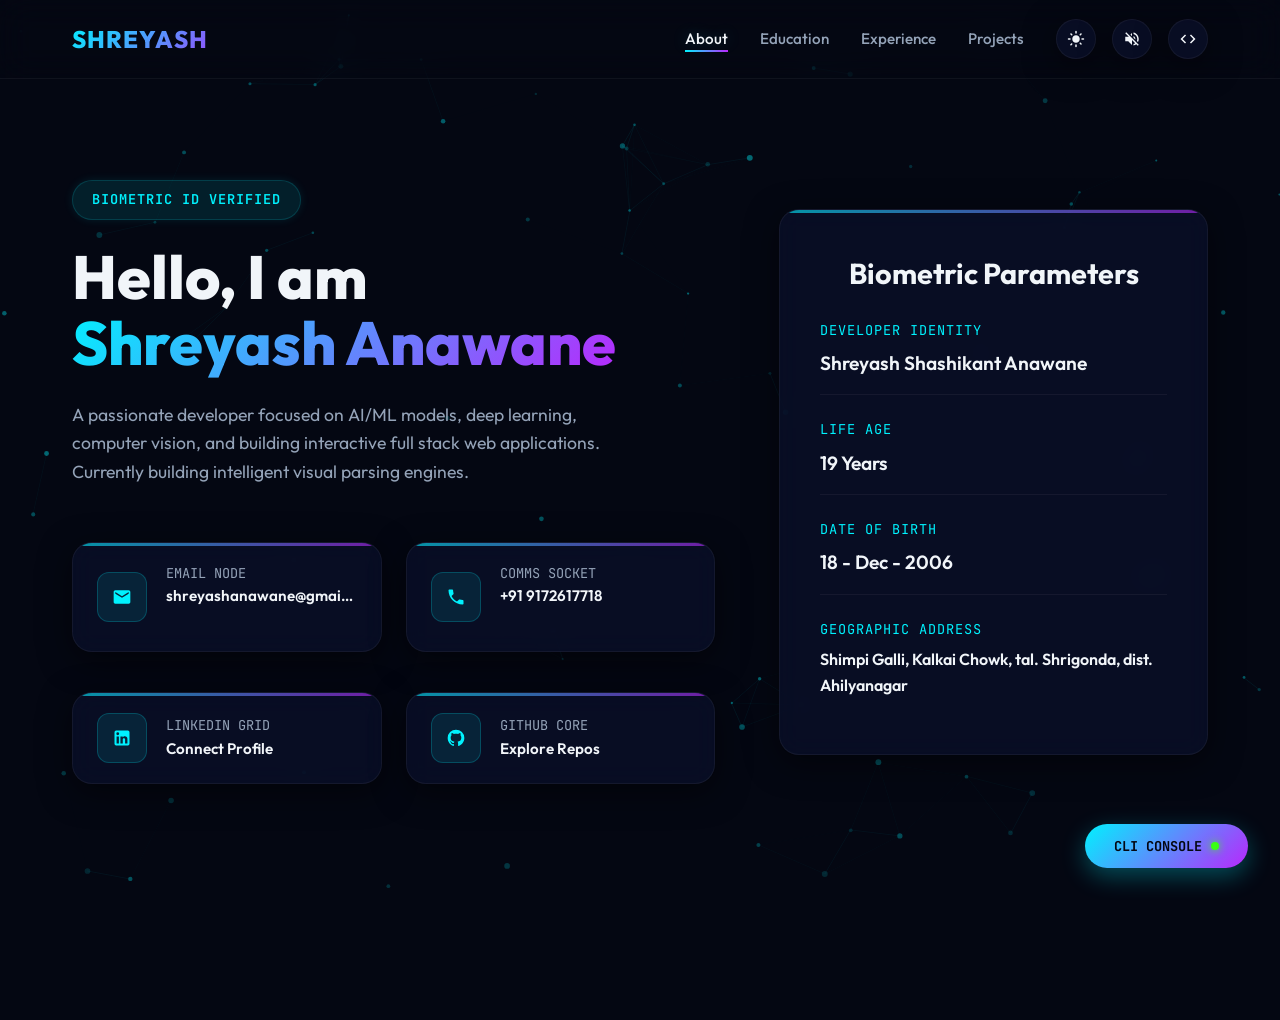
==== index.html @ a4376f52 "first commit" ====
<!DOCTYPE html>
<html lang="en" data-theme="dark">

<head>
    <meta charset="UTF-8">
    <meta name="viewport" content="width=device-width, initial-scale=1.0">
    <title>Shreyash Anawane | AI/ML & Web Developer Portfolio</title>
    <meta name="description"
        content="Portfolio of Shreyash Anawane, an AI/ML developer and full stack web engineering intern focused on deep learning, computer vision, and interactive web experiences.">
    <meta name="keywords"
        content="Shreyash Anawane, Shreyash Shashikant Anawane, Portfolio, AI Intern, ML Developer, VIRA, DefAI, Computer Engineering">
    <link rel="stylesheet" href="style.css">
</head>

<body>

    <!-- Interactive Canvas Background -->
    <canvas id="canvas-bg"></canvas>

    <!-- Page Transition overlay slider -->
    <div id="page-transition-overlay"></div>

    <!-- Navigation Header -->
    <header>
        <div class="nav-container">
            <a href="index.html" class="logo" id="site-logo">
                SHREYASH<span>.AI</span>
            </a>
            <nav>
                <ul class="nav-links">
                    <li><a href="index.html" class="active">About</a></li>
                    <li><a href="education.html">Education</a></li>
                    <li><a href="experience.html">Experience</a></li>
                    <li><a href="project.html">Projects</a></li>
                </ul>
                <div class="nav-controls">
                    <button class="btn-icon" id="theme-toggle" title="Switch Theme">
                        <!-- Sun SVG (Dark Mode Indicator) -->
                        <svg class="theme-sun" viewBox="0 0 24 24">
                            <path
                                d="M12 7c-2.76 0-5 2.24-5 5s2.24 5 5 5 5-2.24 5-5-2.24-5-5-5zM2 13h2c.55 0 1-.45 1-1s-.45-1-1-1H2c-.55 0-1 .45-1 1s.45 1 1 1zm18 0h2c.55 0 1-.45 1-1s-.45-1-1-1h-2c-.55 0-1 .45-1 1s.45 1 1 1zM11 2v2c0 .55.45 1 1 1s1-.45 1-1V2c0-.55-.45-1-1-1s-1 .45-1 1zm0 18v2c0 .55.45 1 1 1s1-.45 1-1v-2c0-.55-.45-1-1-1s-1 .45-1 1zM5.99 4.58c-.39-.39-1.03-.39-1.41 0s-.39 1.03 0 1.41l1.06 1.06c.39.39 1.03.39 1.41 0s.39-1.03 0-1.41L5.99 4.58zm12.37 12.37c-.39-.39-1.03-.39-1.41 0s-.39 1.03 0 1.41l1.06 1.06c.39.39 1.03.39 1.41 0s.39-1.03 0-1.41l-1.06-1.06zm1.06-12.37c-.39-.39-1.02-.39-1.41 0l-1.06 1.06c-.39.39-.39 1.03 0 1.41s1.03.39 1.41 0l1.06-1.06c.38-.38.38-1.02 0-1.41zM6.99 17.93c-.39-.39-1.03-.39-1.41 0l-1.06 1.06c-.39.39-.39 1.03 0 1.41s1.03.39 1.41 0l1.06-1.06c.39-.38.39-1.02 0-1.41z" />
                        </svg>
                        <!-- Moon SVG (Light Mode Indicator) -->
                        <svg class="theme-moon" viewBox="0 0 24 24" style="display:none;">
                            <path
                                d="M12.3 2a10 10 0 0 0-1.9 19.8 10 10 0 0 0 12-12 10.3 10.3 0 0 0-.1-2 10 10 0 0 0-10-5.8zm.2 16.6A8.2 8.2 0 1 1 18.2 8a8.2 8.2 0 0 1-5.7 10.6z" />
                        </svg>
                    </button>
                    <button class="btn-icon" id="audio-toggle" title="Toggle Interface Audio">
                        <!-- Speaker On SVG -->
                        <svg class="audio-enabled" viewBox="0 0 24 24">
                            <path
                                d="M3 9v6h4l5 5V4L7 9H3zm13.5 3c0-1.77-1.02-3.29-2.5-4.03v8.05c1.48-.73 2.5-2.25 2.5-4.02zM14 3.23v2.06c2.89.86 5 3.54 5 6.71s-2.11 5.85-5 6.71v2.06c4.01-.91 7-4.49 7-8.77s-2.99-7.86-7-8.77z" />
                        </svg>
                        <!-- Speaker Mute SVG -->
                        <svg class="audio-disabled" viewBox="0 0 24 24" style="display:none;">
                            <path
                                d="M16.5 12c0-1.77-1.02-3.29-2.5-4.03v2.21l2.45 2.45c.03-.21.05-.42.05-.63zm2.5 0c0 .94-.2 1.82-.54 2.64l1.51 1.51C20.63 14.91 21 13.5 21 12c0-4.28-2.99-7.86-7-8.77v2.06c2.89.86 5 3.54 5 6.71zM4.27 3L3 4.27 7.73 9H3v6h4l5 5v-6.73l4.25 4.25c-.67.52-1.42.93-2.25 1.18v2.06c1.38-.31 2.63-.95 3.69-1.81L19.73 21 21 19.73l-9-9L4.27 3zM12 4L9.91 6.09 12 8.18V4z" />
                        </svg>
                    </button>
                    <button class="btn-icon" id="toggle-terminal" title="Launch Developer Console">
                        <!-- Command Line SVG -->
                        <svg viewBox="0 0 24 24">
                            <path
                                d="M9.4 16.6L4.8 12l4.6-4.6L8 6l-6 6 6 6 1.4-1.4zm5.2 0l4.6-4.6-4.6-4.6L16 6l6 6-6 6-1.4-1.4z" />
                        </svg>
                    </button>
                </div>
            </nav>
        </div>
    </header>

    <!-- Main Container -->
    <main>
        <section class="hero-section">
            <div class="hero-content">
                <div class="badge">Biometric ID Verified</div>
                <h1 class="hero-title">Hello, I am <br><span>Shreyash Anawane</span></h1>
                <p class="hero-description">
                    A passionate developer focused on AI/ML models, deep learning, computer vision, and building
                    interactive full stack web applications. Currently building intelligent visual parsing engines.
                </p>
                <div class="contact-grid">
                    <!-- Email Panel -->
                    <div class="contact-card glass-panel copy-container" style="cursor: pointer;"
                        title="Click to copy email">
                        <div class="contact-icon">
                            <svg viewBox="0 0 24 24" style="width:20px;height:20px;fill:currentColor;">
                                <path
                                    d="M20 4H4c-1.1 0-1.99.9-1.99 2L2 18c0 1.1.9 2 2 2h16c1.1 0 2-.9 2-2V6c0-1.1-.9-2-2-2zm0 4l-8 5-8-5V6l8 5 8-5v2z" />
                            </svg>
                        </div>
                        <div class="contact-info">
                            <span class="contact-label">Email Node</span>
                            <a href="mailto:shreyashanawane@gmail.com" class="contact-link"
                                onclick="event.preventDefault()">shreyashanawane@gmail.com</a>
                            <span class="copy-hint">Copied to Clipboard!</span>
                        </div>
                    </div>

                    <!-- Phone Panel -->
                    <div class="contact-card glass-panel copy-container" style="cursor: pointer;"
                        title="Click to copy phone">
                        <div class="contact-icon">
                            <svg viewBox="0 0 24 24" style="width:20px;height:20px;fill:currentColor;">
                                <path
                                    d="M6.62 10.79c1.44 2.83 3.76 5.14 6.59 6.59l2.2-2.2c.27-.27.67-.36 1.02-.24 1.12.37 2.33.57 3.57.57.55 0 1 .45 1 1V20c0 .55-.45 1-1 1-9.39 0-17-7.61-17-17 0-.55.45-1 1-1h3.5c.55 0 1 .45 1 1 0 1.25.2 2.45.57 3.57.11.35.03.74-.25 1.02l-2.2 2.2z" />
                            </svg>
                        </div>
                        <div class="contact-info">
                            <span class="contact-label">Comms Socket</span>
                            <a href="tel:+919172617718" class="contact-link" onclick="event.preventDefault()">+91
                                9172617718</a>
                            <span class="copy-hint">Copied to Clipboard!</span>
                        </div>
                    </div>
                </div>

                <div class="contact-grid" style="margin-top: 1rem;">
                    <!-- LinkedIn Panel -->
                    <a href="https://www.linkedin.com/in/shreyash-anawane-b3536837a?utm_source=share_via&utm_content=profile&utm_medium=member_android"
                        target="_blank" class="contact-card glass-panel" style="text-decoration: none;">
                        <div class="contact-icon">
                            <svg viewBox="0 0 24 24" style="width:20px;height:20px;fill:currentColor;">
                                <path
                                    d="M19 3a2 2 0 0 1 2 2v14a2 2 0 0 1-2 2H5a2 2 0 0 1-2-2V5a2 2 0 0 1 2-2h14m-.5 15.5v-5.3a3.26 3.26 0 0 0-3.26-3.26c-.85 0-1.84.52-2.32 1.3v-1.11h-2.79v8.37h2.79v-4.93c0-.77.62-1.4 1.39-1.4a1.4 1.4 0 0 1 1.4 1.4v4.93h2.79M6.88 8.56a1.68 1.68 0 0 0 1.68-1.68c0-.93-.75-1.69-1.68-1.69a1.69 1.69 0 0 0-1.69 1.69c0 .93.76 1.68 1.69 1.68m1.39 9.94v-8.37H5.5v8.37h2.77z" />
                            </svg>
                        </div>
                        <div class="contact-info">
                            <span class="contact-label">LinkedIn Grid</span>
                            <span class="contact-link">Connect Profile</span>
                        </div>
                    </a>

                    <!-- GitHub Panel -->
                    <a href="https://github.com/BBSHREY247?tab=overview&from=2025-12-01&to=2025-12-31" target="_blank"
                        class="contact-card glass-panel" style="text-decoration: none;">
                        <div class="contact-icon">
                            <svg viewBox="0 0 24 24" style="width:20px;height:20px;fill:currentColor;">
                                <path
                                    d="M12 2A10 10 0 0 0 2 12c0 4.42 2.87 8.17 6.84 9.5.5.08.66-.23.66-.5v-1.69c-2.77.6-3.36-1.34-3.36-1.34-.46-1.16-1.11-1.47-1.11-1.47-.9-.62.07-.6.07-.6 1 .07 1.53 1.03 1.53 1.03.9 1.52 2.34 1.07 2.91.83.09-.65.35-1.09.63-1.34-2.22-.25-4.55-1.11-4.55-4.92 0-1.11.38-2 1.03-2.71-.1-.25-.45-1.29.1-2.64 0 0 .84-.27 2.75 1.02.79-.22 1.65-.33 2.5-.33.85 0 1.71.11 2.5.33 1.91-1.29 2.75-1.02 2.75-1.02.55 1.35.2 2.39.1 2.64.65.71 1.03 1.6 1.03 2.71 0 3.82-2.34 4.66-4.57 4.91.36.31.69.92.69 1.85V21c0 .27.16.59.67.5C19.14 20.16 22 16.42 22 12A10 10 0 0 0 12 2z" />
                            </svg>
                        </div>
                        <div class="contact-info">
                            <span class="contact-label">GitHub Core</span>
                            <span class="contact-link">Explore Repos</span>
                        </div>
                    </a>
                </div>
            </div>

            <!-- Biographical Card Panel -->
            <div class="glass-panel" style="animation: float 6s ease-in-out infinite;">
                <h2 style="font-size: 1.8rem; font-weight: 700; margin-bottom: 1.5rem; text-align: center;">Biometric
                    Parameters</h2>
                <div class="profile-grid">
                    <div class="profile-item">
                        <span class="profile-label">Developer Identity</span>
                        <span class="profile-value">Shreyash Shashikant Anawane</span>
                    </div>
                    <div class="profile-item">
                        <span class="profile-label">Life Age</span>
                        <span class="profile-value">19 Years</span>
                    </div>
                    <div class="profile-item">
                        <span class="profile-label">Date of Birth</span>
                        <span class="profile-value">18 - Dec - 2006</span>
                    </div>
                    <div class="profile-item" style="border-bottom: none;">
                        <span class="profile-label">Geographic Address</span>
                        <span class="profile-value" style="font-size: 1rem;">Shimpi Galli, Kalkai Chowk, tal. Shrigonda,
                            dist. Ahilyanagar</span>
                    </div>
                </div>
            </div>
        </section>
    </main>

    <!-- CLI Developer Command Terminal Overlay -->
    <div class="terminal-overlay" id="terminal-overlay">
        <div class="terminal-header">
            <div class="terminal-dots">
                <span class="terminal-dot dot-red"></span>
                <span class="terminal-dot dot-yellow"></span>
                <span class="terminal-dot dot-green"></span>
            </div>
            <div class="terminal-title">guest@shreyash-terminal: ~</div>
            <div class="terminal-close" id="close-terminal">&times;</div>
        </div>
        <div class="terminal-body">
            <div id="terminal-output">Welcome to VIRA Terminal Command Shell.
                Type 'help' for a list of biometric directive keys.
            </div>
            <div class="terminal-input-line">
                <span class="terminal-prompt">guest@shreyash-terminal:~$</span>
                <input type="text" id="terminal-input" class="terminal-input" autofocus autocomplete="off"
                    spellcheck="false">
            </div>
        </div>
    </div>

    <!-- Floating Terminal Button -->
    <button class="terminal-button" id="toggle-terminal">CLI Console</button>

    <footer>
        <p>&copy; 2026 Shreyash Anawane. Decrypting solutions at CPU runtime.</p>
    </footer>

    <script src="script.js"></script>
</body>

</html>
---- style.css ----
@import url('https://fonts.googleapis.com/css2?family=JetBrains+Mono:ital,wght@0,100..800;1,100..800&family=Outfit:wght@100..900&display=swap');

/* Color Variables and Themes */
:root {
    /* Dark Theme (Default) */
    --bg-primary: #040712;
    --bg-secondary: #0b112c;
    --accent-cyan: #00f2fe;
    --accent-purple: #b927fc;
    --accent-green: #39ff14;
    --text-primary: #f1f5f9;
    --text-secondary: #94a3b8;
    --border-color: rgba(0, 242, 254, 0.15);
    --border-glow: 0 0 15px rgba(0, 242, 254, 0.25);
    --glass-bg: rgba(11, 17, 44, 0.7);
    --glass-border: rgba(255, 255, 255, 0.05);
    --shadow: 0 8px 32px 0 rgba(0, 0, 0, 0.5);
    
    /* Animation Speeds */
    --transition-fast: 0.2s cubic-bezier(0.4, 0, 0.2, 1);
    --transition-normal: 0.4s cubic-bezier(0.4, 0, 0.2, 1);
}

[data-theme="light"] {
    --bg-primary: #f1f5f9;
    --bg-secondary: #ffffff;
    --accent-cyan: #0891b2;
    --accent-purple: #7c3aed;
    --accent-green: #10b981;
    --text-primary: #0f172a;
    --text-secondary: #475569;
    --border-color: rgba(8, 145, 178, 0.25);
    --border-glow: 0 0 12px rgba(8, 145, 178, 0.15);
    --glass-bg: rgba(255, 255, 255, 0.75);
    --glass-border: rgba(0, 0, 0, 0.06);
    --shadow: 0 8px 32px 0 rgba(31, 38, 135, 0.08);
}

/* Base Styles */
* {
    box-sizing: border-box;
    margin: 0;
    padding: 0;
}

html {
    scroll-behavior: smooth;
    overflow-x: hidden;
}

body {
    background-color: var(--bg-primary);
    color: var(--text-primary);
    font-family: 'Outfit', sans-serif;
    line-height: 1.6;
    min-height: 100vh;
    overflow-x: hidden;
    position: relative;
    transition: background-color var(--transition-normal), color var(--transition-normal);
}

/* Scrollbar styling */
::-webkit-scrollbar {
    width: 8px;
}
::-webkit-scrollbar-track {
    background: var(--bg-primary);
}
::-webkit-scrollbar-thumb {
    background: linear-gradient(180deg, var(--accent-cyan), var(--accent-purple));
    border-radius: 4px;
}
::-webkit-scrollbar-thumb:hover {
    background: var(--accent-cyan);
}

/* Interactive Canvas Background */
#canvas-bg {
    position: fixed;
    top: 0;
    left: 0;
    width: 100%;
    height: 100%;
    z-index: -1;
    pointer-events: none;
    opacity: 0.6;
    transition: opacity var(--transition-normal);
}

/* Custom Cursor */
.custom-cursor {
    width: 8px;
    height: 8px;
    background: var(--accent-cyan);
    border-radius: 50%;
    position: fixed;
    transform: translate(-50%, -50%);
    pointer-events: none;
    z-index: 9999;
    mix-blend-mode: difference;
    transition: width var(--transition-fast), height var(--transition-fast), background var(--transition-fast);
}

.custom-cursor-follower {
    width: 32px;
    height: 32px;
    border: 1px solid var(--accent-purple);
    border-radius: 50%;
    position: fixed;
    transform: translate(-50%, -50%);
    pointer-events: none;
    z-index: 9998;
    transition: transform 0.1s ease-out, width var(--transition-fast), height var(--transition-fast), border-color var(--transition-fast);
}

.custom-cursor.hover {
    width: 16px;
    height: 16px;
    background: var(--accent-purple);
}

.custom-cursor-follower.hover {
    width: 48px;
    height: 48px;
    border-color: var(--accent-cyan);
    background: rgba(0, 242, 254, 0.05);
}

/* Navbar */
header {
    position: fixed;
    top: 0;
    left: 0;
    width: 100%;
    z-index: 1000;
    backdrop-filter: blur(16px);
    -webkit-backdrop-filter: blur(16px);
    border-bottom: 1px solid var(--glass-border);
    background: rgba(var(--bg-primary), 0.5);
    transition: background-color var(--transition-normal), border var(--transition-normal);
}

.nav-container {
    max-width: 1200px;
    margin: 0 auto;
    padding: 1.2rem 2rem;
    display: flex;
    justify-content: space-between;
    align-items: center;
}

.logo {
    font-size: 1.5rem;
    font-weight: 800;
    text-decoration: none;
    background: linear-gradient(135deg, var(--accent-cyan), var(--accent-purple));
    -webkit-background-clip: text;
    -webkit-text-fill-color: transparent;
    display: flex;
    align-items: center;
    gap: 0.5rem;
    letter-spacing: 1px;
}

.logo span {
    font-family: 'JetBrains Mono', monospace;
    font-size: 1.1rem;
    opacity: 0.8;
}

nav {
    display: flex;
    align-items: center;
    gap: 2rem;
}

.nav-links {
    display: flex;
    list-style: none;
    gap: 2rem;
}

.nav-links a {
    text-decoration: none;
    color: var(--text-secondary);
    font-weight: 500;
    font-size: 0.95rem;
    transition: color var(--transition-fast), text-shadow var(--transition-fast);
    position: relative;
    padding: 0.2rem 0;
}

.nav-links a::after {
    content: '';
    position: absolute;
    bottom: 0;
    left: 0;
    width: 0;
    height: 2px;
    background: linear-gradient(90deg, var(--accent-cyan), var(--accent-purple));
    transition: width var(--transition-normal);
}

.nav-links a:hover,
.nav-links a.active {
    color: var(--text-primary);
    text-shadow: var(--border-glow);
}

.nav-links a:hover::after,
.nav-links a.active::after {
    width: 100%;
}

.nav-controls {
    display: flex;
    align-items: center;
    gap: 1rem;
}

/* Action Buttons (Icons) */
.btn-icon {
    background: var(--glass-bg);
    border: 1px solid var(--glass-border);
    color: var(--text-primary);
    width: 40px;
    height: 40px;
    border-radius: 50%;
    display: flex;
    justify-content: center;
    align-items: center;
    cursor: pointer;
    transition: all var(--transition-fast);
    box-shadow: var(--shadow);
}

.btn-icon:hover {
    border-color: var(--accent-cyan);
    color: var(--accent-cyan);
    transform: translateY(-2px);
    box-shadow: var(--border-glow);
}

.btn-icon svg {
    width: 18px;
    height: 18px;
    fill: currentColor;
}

#menu-toggle {
    display: none;
}

/* Page Overlay for transitions */
#page-transition-overlay {
    position: fixed;
    top: 0;
    left: 0;
    width: 100%;
    height: 100%;
    background: var(--bg-primary);
    z-index: 99999;
    transform: translateY(100%);
    transition: transform 0.6s cubic-bezier(0.85, 0, 0.15, 1);
    pointer-events: none;
}

#page-transition-overlay.active {
    transform: translateY(0);
}

/* Hero and Landing Page Layout */
main {
    max-width: 1200px;
    margin: 8rem auto 4rem auto;
    padding: 0 2rem;
}

.hero-section {
    display: grid;
    grid-template-columns: 1.2fr 0.8fr;
    gap: 4rem;
    align-items: center;
    min-height: calc(100vh - 12rem);
}

.hero-content {
    display: flex;
    flex-direction: column;
    gap: 1.5rem;
}

.badge {
    background: rgba(0, 242, 254, 0.1);
    border: 1px solid var(--border-color);
    color: var(--accent-cyan);
    padding: 0.5rem 1.2rem;
    border-radius: 30px;
    font-size: 0.85rem;
    width: fit-content;
    font-family: 'JetBrains Mono', monospace;
    font-weight: 600;
    letter-spacing: 1px;
    text-transform: uppercase;
    box-shadow: 0 0 10px rgba(0, 242, 254, 0.1);
}

.hero-title {
    font-size: 3.8rem;
    line-height: 1.1;
    font-weight: 800;
}

.hero-title span {
    background: linear-gradient(135deg, var(--accent-cyan), var(--accent-purple));
    -webkit-background-clip: text;
    -webkit-text-fill-color: transparent;
}

.hero-description {
    font-size: 1.1rem;
    color: var(--text-secondary);
    max-width: 580px;
}

/* Futuristic Interactive Panels */
.glass-panel {
    background: var(--glass-bg);
    border: 1px solid var(--glass-border);
    backdrop-filter: blur(12px);
    -webkit-backdrop-filter: blur(12px);
    border-radius: 20px;
    padding: 2.5rem;
    box-shadow: var(--shadow);
    transition: border var(--transition-normal), box-shadow var(--transition-normal), transform var(--transition-normal);
    position: relative;
    overflow: hidden;
}

.glass-panel:hover {
    border-color: var(--border-color);
    box-shadow: var(--border-glow), var(--shadow);
    transform: translateY(-2px);
}

.glass-panel::before {
    content: '';
    position: absolute;
    top: 0;
    left: 0;
    width: 100%;
    height: 3px;
    background: linear-gradient(90deg, var(--accent-cyan), var(--accent-purple));
    opacity: 0.6;
}

/* Info Grid / Table replacement */
.profile-grid {
    display: grid;
    grid-template-columns: 1fr;
    gap: 1.5rem;
    margin-top: 1rem;
}

.profile-item {
    display: flex;
    flex-direction: column;
    gap: 0.4rem;
    border-bottom: 1px solid rgba(255, 255, 255, 0.05);
    padding-bottom: 1rem;
}

.profile-label {
    font-family: 'JetBrains Mono', monospace;
    color: var(--accent-cyan);
    font-size: 0.85rem;
    text-transform: uppercase;
    letter-spacing: 1px;
}

.profile-value {
    font-size: 1.2rem;
    font-weight: 600;
}

/* Interactive CLI Terminal Panel */
.terminal-button {
    position: fixed;
    bottom: 2rem;
    right: 2rem;
    background: linear-gradient(135deg, var(--accent-cyan), var(--accent-purple));
    color: #040712;
    padding: 0.8rem 1.8rem;
    border-radius: 30px;
    font-weight: 700;
    text-transform: uppercase;
    font-size: 0.85rem;
    display: flex;
    align-items: center;
    gap: 0.6rem;
    cursor: pointer;
    box-shadow: 0 8px 25px rgba(0, 242, 254, 0.3);
    z-index: 990;
    border: none;
    font-family: 'JetBrains Mono', monospace;
    transition: all var(--transition-normal);
}

.terminal-button:hover {
    transform: translateY(-3px) scale(1.03);
    box-shadow: 0 12px 30px rgba(0, 242, 254, 0.5);
}

.terminal-button::after {
    content: '';
    width: 8px;
    height: 8px;
    background: var(--accent-green);
    border-radius: 50%;
    display: inline-block;
    box-shadow: 0 0 8px var(--accent-green);
    animation: pulse 1.5s infinite;
}

/* Terminal Overlay Drawer */
.terminal-overlay {
    position: fixed;
    bottom: -100%;
    left: 0;
    width: 100%;
    height: 400px;
    background: rgba(4, 7, 18, 0.95);
    border-top: 2px solid var(--accent-cyan);
    z-index: 1001;
    font-family: 'JetBrains Mono', monospace;
    color: var(--accent-green);
    box-shadow: 0 -10px 30px rgba(0, 0, 0, 0.8);
    transition: bottom 0.4s cubic-bezier(0.16, 1, 0.3, 1);
    display: flex;
    flex-direction: column;
}

.terminal-overlay.open {
    bottom: 0;
}

.terminal-header {
    background: rgba(11, 17, 44, 0.8);
    padding: 0.7rem 1.5rem;
    display: flex;
    justify-content: space-between;
    align-items: center;
    border-bottom: 1px solid rgba(0, 242, 254, 0.15);
    color: var(--text-primary);
}

.terminal-dots {
    display: flex;
    gap: 0.5rem;
}

.terminal-dot {
    width: 12px;
    height: 12px;
    border-radius: 50%;
}
.dot-red { background: #ff5f56; }
.dot-yellow { background: #ffbd2e; }
.dot-green { background: #27c93f; }

.terminal-title {
    font-size: 0.85rem;
    letter-spacing: 1px;
    color: var(--text-secondary);
}

.terminal-close {
    cursor: pointer;
    font-size: 1.2rem;
    color: var(--text-secondary);
    transition: color var(--transition-fast);
}
.terminal-close:hover {
    color: #ff5f56;
}

.terminal-body {
    padding: 1.5rem;
    flex: 1;
    overflow-y: auto;
    display: flex;
    flex-direction: column;
    gap: 0.8rem;
    font-size: 0.9rem;
}

.terminal-log-output {
    white-space: pre-wrap;
    word-break: break-all;
    line-height: 1.5;
}

.terminal-input-line {
    display: flex;
    align-items: center;
    gap: 0.5rem;
}

.terminal-prompt {
    color: var(--accent-purple);
}

.terminal-input {
    background: transparent;
    border: none;
    outline: none;
    color: var(--accent-cyan);
    font-family: 'JetBrains Mono', monospace;
    font-size: 0.9rem;
    flex: 1;
}

/* Timeline Layout (Education / Experience) */
.timeline-container {
    position: relative;
    max-width: 800px;
    margin: 2rem auto;
    padding: 2rem 0;
}

.timeline-line {
    position: absolute;
    left: 31px;
    top: 0;
    width: 2px;
    height: 100%;
    background: linear-gradient(180deg, var(--accent-cyan), var(--accent-purple));
    opacity: 0.3;
}

.timeline-line-fill {
    position: absolute;
    left: 31px;
    top: 0;
    width: 2px;
    height: 0%;
    background: linear-gradient(180deg, var(--accent-cyan), var(--accent-purple));
    box-shadow: 0 0 10px var(--accent-cyan);
    transition: height 0.1s ease-out;
}

.timeline-item {
    display: grid;
    grid-template-columns: 64px 1fr;
    gap: 2rem;
    margin-bottom: 4rem;
    position: relative;
    opacity: 0;
    transform: translateY(30px);
    transition: opacity 0.6s ease-out, transform 0.6s ease-out;
}

.timeline-item.visible {
    opacity: 1;
    transform: translateY(0);
}

.timeline-node {
    width: 64px;
    height: 64px;
    border-radius: 50%;
    background: var(--bg-secondary);
    border: 2px solid var(--accent-cyan);
    box-shadow: var(--border-glow);
    display: flex;
    justify-content: center;
    align-items: center;
    z-index: 2;
    transition: border-color var(--transition-normal), box-shadow var(--transition-normal);
}

.timeline-item:hover .timeline-node {
    border-color: var(--accent-purple);
    box-shadow: 0 0 15px var(--accent-purple);
}

.timeline-node svg {
    width: 24px;
    height: 24px;
    color: var(--text-primary);
}

.timeline-card {
    background: var(--glass-bg);
    border: 1px solid var(--glass-border);
    backdrop-filter: blur(12px);
    border-radius: 16px;
    padding: 2rem;
    box-shadow: var(--shadow);
    position: relative;
    transition: border var(--transition-normal), box-shadow var(--transition-normal), transform var(--transition-normal);
}

.timeline-card:hover {
    border-color: var(--border-color);
    box-shadow: var(--border-glow), var(--shadow);
    transform: translateX(5px);
}

.timeline-year {
    font-family: 'JetBrains Mono', monospace;
    font-size: 0.9rem;
    color: var(--accent-cyan);
    margin-bottom: 0.5rem;
    font-weight: 600;
}

.timeline-title {
    font-size: 1.5rem;
    font-weight: 700;
    margin-bottom: 0.5rem;
}

.timeline-institution {
    font-size: 1.1rem;
    color: var(--text-secondary);
    margin-bottom: 1rem;
    font-weight: 500;
}

.timeline-details {
    display: grid;
    grid-template-columns: repeat(auto-fit, minmax(150px, 1fr));
    gap: 1rem;
    border-top: 1px solid rgba(255, 255, 255, 0.05);
    padding-top: 1rem;
    margin-top: 1rem;
}

.detail-block {
    display: flex;
    flex-direction: column;
}

.detail-label {
    font-family: 'JetBrains Mono', monospace;
    font-size: 0.75rem;
    color: var(--accent-cyan);
    text-transform: uppercase;
}

.detail-value {
    font-size: 1rem;
    font-weight: 600;
}

/* Projects Grid and Cards */
.projects-grid {
    display: grid;
    grid-template-columns: repeat(auto-fit, minmax(350px, 1fr));
    gap: 2.5rem;
    margin-top: 3rem;
}

.project-card {
    display: flex;
    flex-direction: column;
    justify-content: space-between;
    height: 100%;
}

.project-simulator {
    width: 100%;
    height: 180px;
    background: rgba(4, 7, 18, 0.8);
    border-radius: 12px;
    margin-bottom: 1.5rem;
    position: relative;
    overflow: hidden;
    border: 1px solid rgba(255, 255, 255, 0.03);
}

.project-simulator canvas {
    position: absolute;
    top: 0;
    left: 0;
    width: 100%;
    height: 100%;
}

.project-simulator-overlay {
    position: absolute;
    top: 0;
    left: 0;
    width: 100%;
    height: 100%;
    display: flex;
    justify-content: center;
    align-items: center;
    background: rgba(4, 7, 18, 0.3);
    z-index: 10;
    pointer-events: none;
}

/* Project Scanline effect */
.project-scanline {
    position: absolute;
    width: 100%;
    height: 3px;
    background: linear-gradient(180deg, rgba(0, 242, 254, 0) 0%, var(--accent-cyan) 50%, rgba(0, 242, 254, 0) 100%);
    box-shadow: 0 0 10px var(--accent-cyan);
    animation: scan 4s linear infinite;
    z-index: 5;
}

.project-languages {
    display: flex;
    gap: 0.5rem;
    margin: 1rem 0;
}

.project-lang-badge {
    font-family: 'JetBrains Mono', monospace;
    font-size: 0.8rem;
    background: rgba(185, 39, 252, 0.1);
    color: var(--accent-purple);
    border: 1px solid rgba(185, 39, 252, 0.2);
    padding: 0.2rem 0.8rem;
    border-radius: 4px;
}

.project-members {
    display: flex;
    flex-wrap: wrap;
    gap: 0.4rem;
    margin-top: 1rem;
    padding-top: 1rem;
    border-top: 1px solid rgba(255, 255, 255, 0.05);
}

.member-tag {
    font-size: 0.8rem;
    background: rgba(255, 255, 255, 0.05);
    padding: 0.1rem 0.6rem;
    border-radius: 4px;
    color: var(--text-secondary);
}

.member-tag.me {
    background: rgba(0, 242, 254, 0.08);
    border: 1px solid rgba(0, 242, 254, 0.15);
    color: var(--accent-cyan);
}

/* Contact Info cards & buttons */
.contact-grid {
    display: grid;
    grid-template-columns: repeat(auto-fit, minmax(290px, 1fr));
    gap: 1.5rem;
    margin-top: 2rem;
}

.contact-card {
    display: flex;
    align-items: center;
    gap: 1.2rem;
}

.contact-card.glass-panel {
    padding: 1.25rem 1.5rem;
}

.contact-icon {
    width: 50px;
    height: 50px;
    background: rgba(0, 242, 254, 0.1);
    border: 1px solid rgba(0, 242, 254, 0.2);
    border-radius: 12px;
    display: flex;
    justify-content: center;
    align-items: center;
    color: var(--accent-cyan);
    font-size: 1.5rem;
    transition: all var(--transition-fast);
    flex-shrink: 0;
}

.contact-card:hover .contact-icon {
    background: var(--accent-cyan);
    color: #040712;
    box-shadow: var(--border-glow);
}

.contact-info {
    display: flex;
    flex-direction: column;
    overflow: hidden;
    width: 100%;
}

.contact-label {
    font-size: 0.85rem;
    color: var(--text-secondary);
    text-transform: uppercase;
    font-family: 'JetBrains Mono', monospace;
}

.contact-link {
    font-size: 0.95rem;
    font-weight: 600;
    color: var(--text-primary);
    text-decoration: none;
    transition: color var(--transition-fast);
    white-space: nowrap;
    text-overflow: ellipsis;
    overflow: hidden;
}

.contact-link:hover {
    color: var(--accent-cyan);
    white-space: normal;
    word-break: break-all;
}

.copy-hint {
    font-size: 0.75rem;
    color: var(--accent-green);
    margin-top: 0.2rem;
    opacity: 0;
    transition: opacity var(--transition-fast);
}

.copy-hint.visible {
    opacity: 1;
}

/* Footer layout */
footer {
    text-align: center;
    padding: 3rem;
    color: var(--text-secondary);
    border-top: 1px solid var(--glass-border);
    margin-top: 4rem;
    font-size: 0.9rem;
    font-family: 'JetBrains Mono', monospace;
}

/* Keyframe Animations */
@keyframes pulse {
    0% { transform: scale(1); opacity: 1; }
    50% { transform: scale(1.1); opacity: 0.5; }
    100% { transform: scale(1); opacity: 1; }
}

@keyframes scan {
    0% { top: -5%; }
    100% { top: 105%; }
}

@keyframes float {
    0% { transform: translateY(0px); }
    50% { transform: translateY(-8px); }
    100% { transform: translateY(0px); }
}

/* Responsive adjustments */
@media (max-width: 992px) {
    .hero-section {
        grid-template-columns: 1fr;
        gap: 3rem;
    }
    .hero-title {
        font-size: 3rem;
    }
}

@media (max-width: 768px) {
    nav {
        gap: 1rem;
    }
    
    #menu-toggle {
        display: flex;
        z-index: 1001;
    }

    .nav-links {
        display: flex;
        flex-direction: column;
        justify-content: center;
        align-items: center;
        position: fixed;
        top: 0;
        left: 0;
        width: 100vw;
        height: 100vh;
        background: rgba(4, 7, 18, 0.98);
        backdrop-filter: blur(20px);
        -webkit-backdrop-filter: blur(20px);
        z-index: 998;
        gap: 2.5rem;
        padding: 0;
        margin: 0;
        transform: translateY(-100%);
        transition: transform 0.4s cubic-bezier(0.16, 1, 0.3, 1), opacity 0.4s ease;
        opacity: 0;
        pointer-events: none;
    }

    [data-theme="light"] .nav-links {
        background: rgba(241, 245, 249, 0.98);
    }

    .nav-links.mobile-active {
        transform: translateY(0);
        opacity: 1;
        pointer-events: auto;
    }

    .nav-links li {
        transform: translateY(20px);
        opacity: 0;
        transition: transform 0.4s cubic-bezier(0.16, 1, 0.3, 1), opacity 0.4s ease;
    }

    .nav-links.mobile-active li {
        transform: translateY(0);
        opacity: 1;
    }

    .nav-links.mobile-active li:nth-child(1) { transition-delay: 0.1s; }
    .nav-links.mobile-active li:nth-child(2) { transition-delay: 0.15s; }
    .nav-links.mobile-active li:nth-child(3) { transition-delay: 0.2s; }
    .nav-links.mobile-active li:nth-child(4) { transition-delay: 0.25s; }

    .nav-links a {
        font-size: 1.8rem;
        font-weight: 700;
        color: var(--text-primary);
        text-transform: uppercase;
        letter-spacing: 2px;
    }

    .logo, .nav-controls {
        position: relative;
        z-index: 1001;
    }

    .hero-title {
        font-size: 2.5rem;
    }

    .timeline-item {
        grid-template-columns: 1fr;
        gap: 1rem;
    }

    .timeline-line, .timeline-line-fill {
        left: 20px;
    }

    .timeline-node {
        width: 40px;
        height: 40px;
        margin-left: 2px;
    }

    .timeline-node svg {
        width: 16px;
        height: 16px;
    }

    main {
        margin-top: 6rem;
    }

    .terminal-button {
        bottom: 1.5rem;
        right: 1.5rem;
        padding: 0.6rem 1.2rem;
    }

    .terminal-overlay {
        height: 75vh;
    }

    .terminal-body {
        padding: 1rem;
        font-size: 0.8rem;
    }

    .projects-grid {
        grid-template-columns: repeat(auto-fit, minmax(280px, 1fr));
        gap: 1.5rem;
    }

    .contact-grid {
        grid-template-columns: repeat(auto-fit, minmax(250px, 1fr));
        gap: 1rem;
    }
}
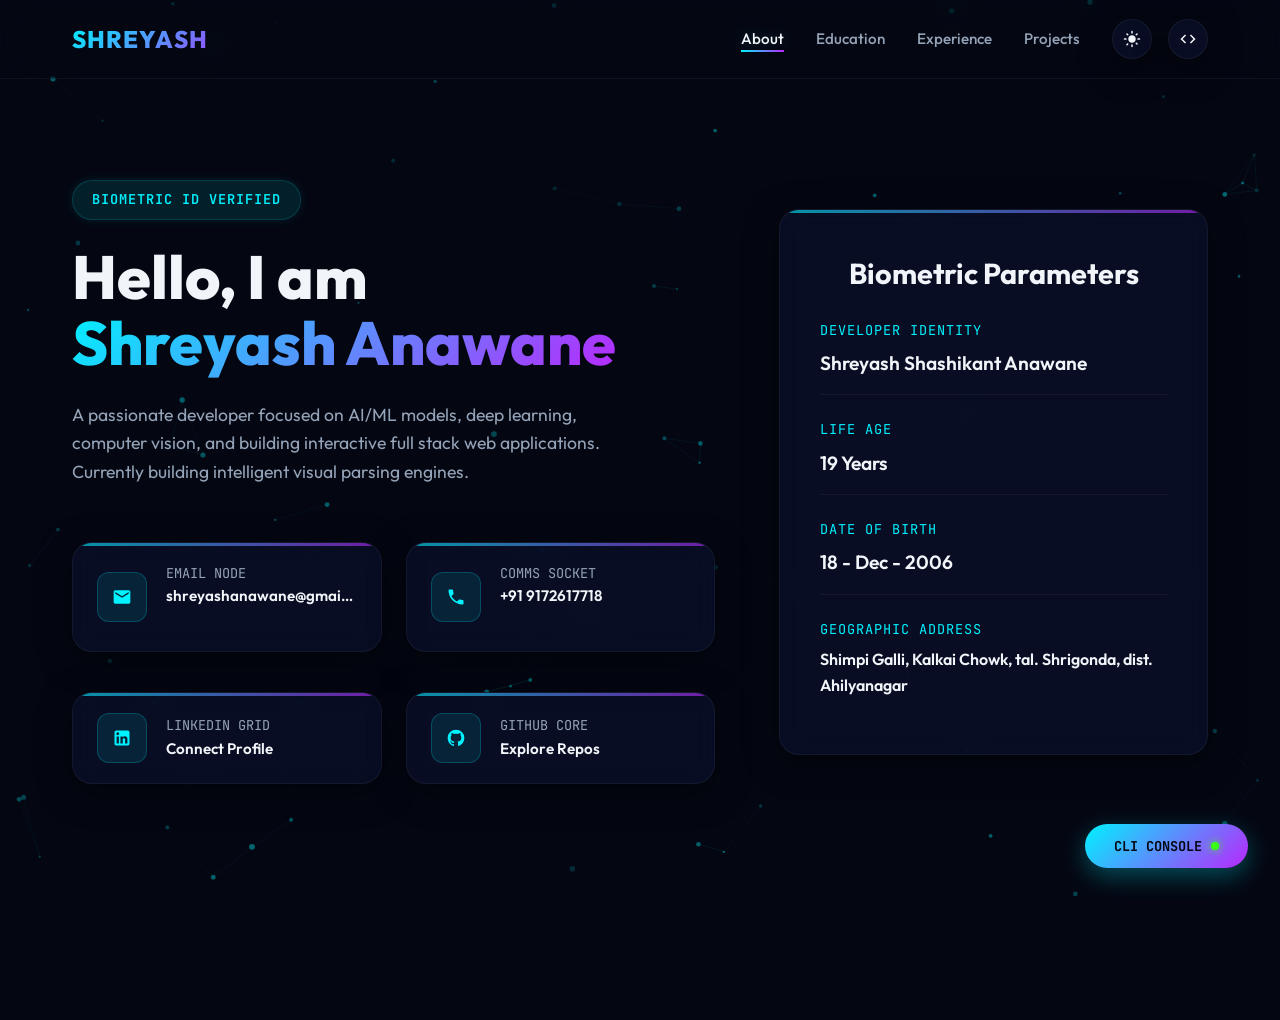
==== commit f4644393: "sound removed" ====
--- a/index.html
+++ b/index.html
@@ -20,7 +20,7 @@
     <!-- Page Transition overlay slider -->
     <div id="page-transition-overlay"></div>
 
-    <!-- Navigation Header -->
+    <!-- Navigation Header -->  
     <header>
         <div class="nav-container">
             <a href="index.html" class="logo" id="site-logo">
@@ -46,18 +46,6 @@
                                 d="M12.3 2a10 10 0 0 0-1.9 19.8 10 10 0 0 0 12-12 10.3 10.3 0 0 0-.1-2 10 10 0 0 0-10-5.8zm.2 16.6A8.2 8.2 0 1 1 18.2 8a8.2 8.2 0 0 1-5.7 10.6z" />
                         </svg>
                     </button>
-                    <button class="btn-icon" id="audio-toggle" title="Toggle Interface Audio">
-                        <!-- Speaker On SVG -->
-                        <svg class="audio-enabled" viewBox="0 0 24 24">
-                            <path
-                                d="M3 9v6h4l5 5V4L7 9H3zm13.5 3c0-1.77-1.02-3.29-2.5-4.03v8.05c1.48-.73 2.5-2.25 2.5-4.02zM14 3.23v2.06c2.89.86 5 3.54 5 6.71s-2.11 5.85-5 6.71v2.06c4.01-.91 7-4.49 7-8.77s-2.99-7.86-7-8.77z" />
-                        </svg>
-                        <!-- Speaker Mute SVG -->
-                        <svg class="audio-disabled" viewBox="0 0 24 24" style="display:none;">
-                            <path
-                                d="M16.5 12c0-1.77-1.02-3.29-2.5-4.03v2.21l2.45 2.45c.03-.21.05-.42.05-.63zm2.5 0c0 .94-.2 1.82-.54 2.64l1.51 1.51C20.63 14.91 21 13.5 21 12c0-4.28-2.99-7.86-7-8.77v2.06c2.89.86 5 3.54 5 6.71zM4.27 3L3 4.27 7.73 9H3v6h4l5 5v-6.73l4.25 4.25c-.67.52-1.42.93-2.25 1.18v2.06c1.38-.31 2.63-.95 3.69-1.81L19.73 21 21 19.73l-9-9L4.27 3zM12 4L9.91 6.09 12 8.18V4z" />
-                        </svg>
-                    </button>
                     <button class="btn-icon" id="toggle-terminal" title="Launch Developer Console">
                         <!-- Command Line SVG -->
                         <svg viewBox="0 0 24 24">
--- a/style.css
+++ b/style.css
@@ -887,7 +887,7 @@
     .nav-links {
         display: flex;
         flex-direction: column;
-        justify-content: center;
+        justify-content: flex-start;
         align-items: center;
         position: fixed;
         top: 0;
@@ -899,12 +899,14 @@
         -webkit-backdrop-filter: blur(20px);
         z-index: 998;
         gap: 2.5rem;
-        padding: 0;
+        padding: 120px 0 50px 0;
         margin: 0;
         transform: translateY(-100%);
         transition: transform 0.4s cubic-bezier(0.16, 1, 0.3, 1), opacity 0.4s ease;
         opacity: 0;
         pointer-events: none;
+        overflow-y: auto;
+        -webkit-overflow-scrolling: touch;
     }
 
     [data-theme="light"] .nav-links {
